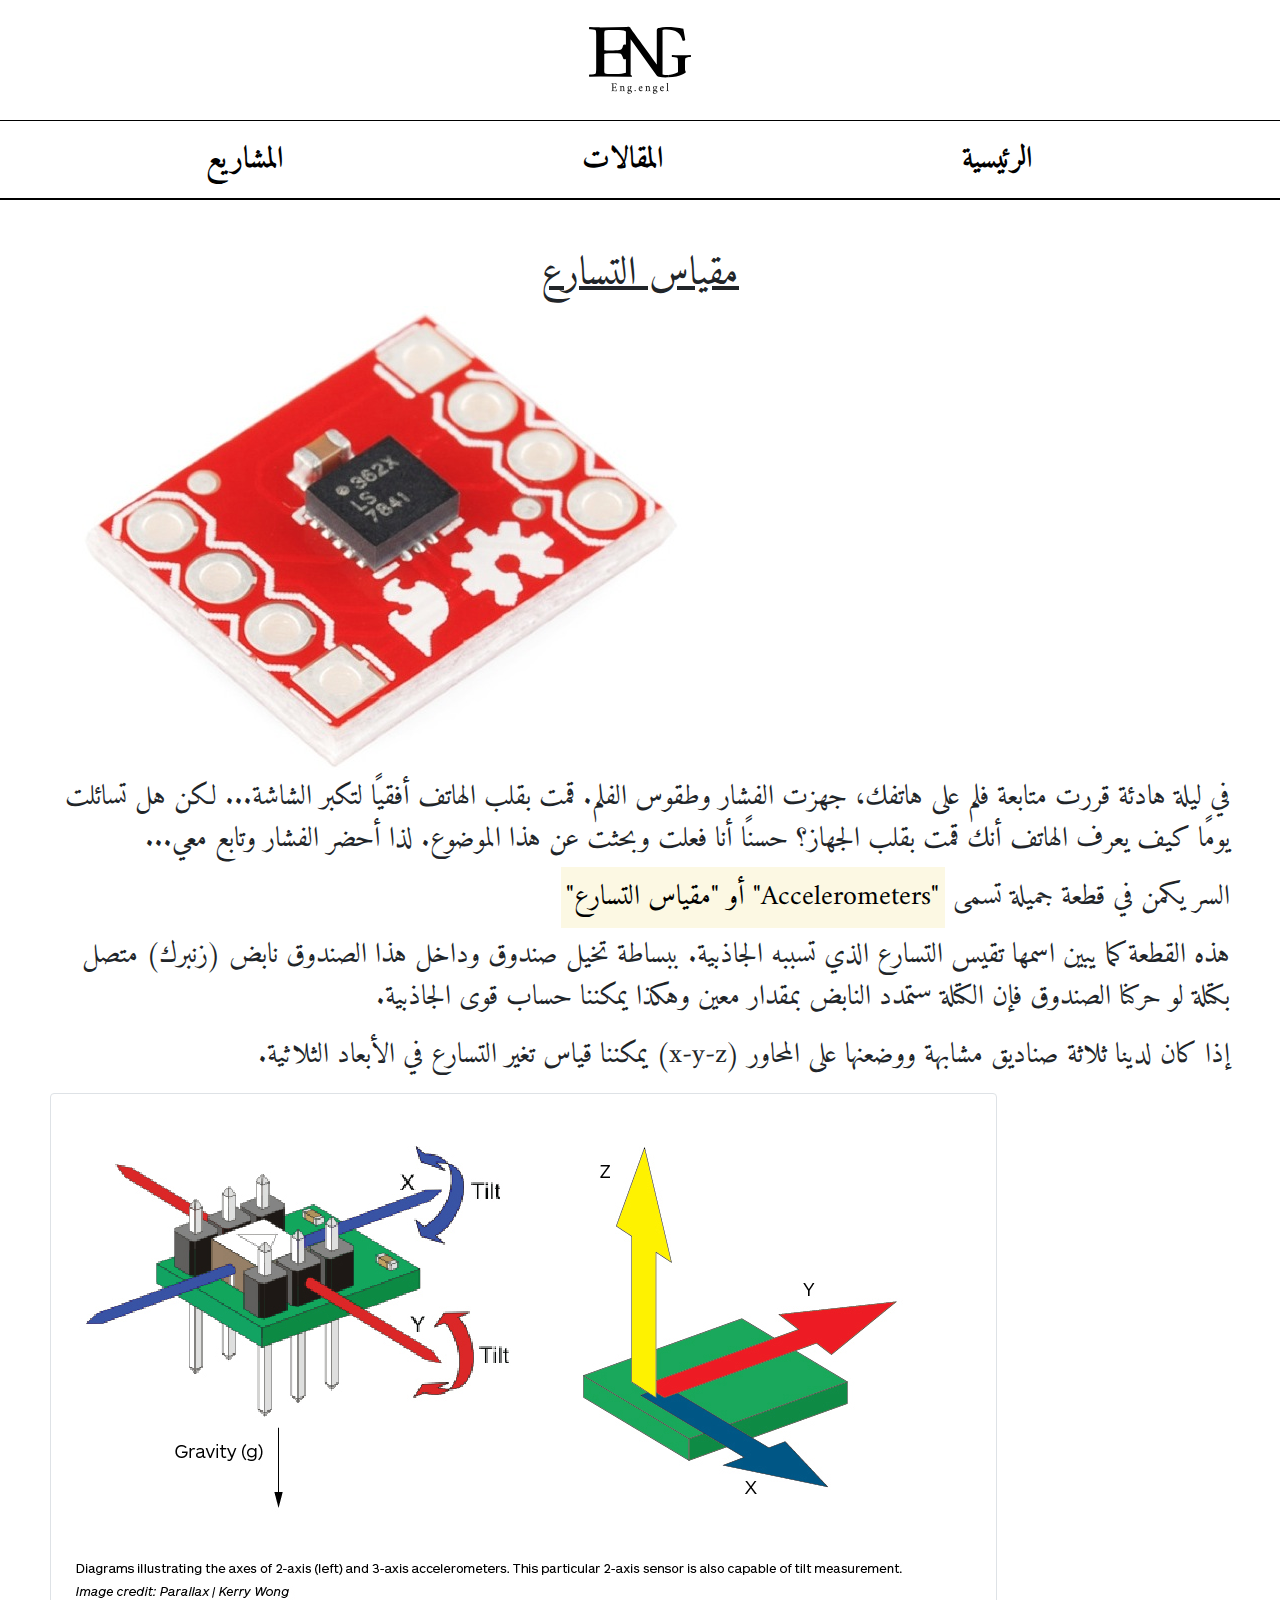
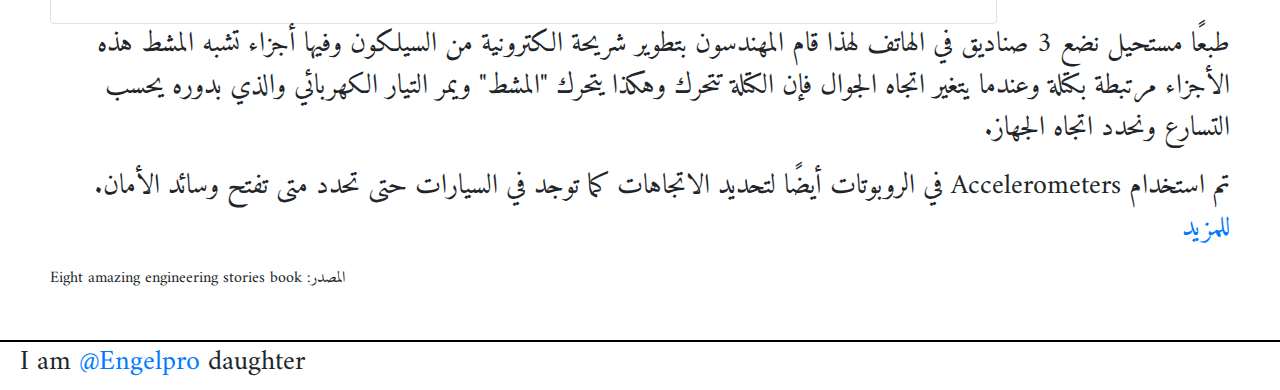
==== accelerometer.html @ 60c23e38 "Update accelerometer.html" ====
<!DOCTYPE html>
<html dir="rtl">
    <head>
        <title>Accelerometer </title>
        <meta charset="UTF-8"/>
        <meta name="viewport" content="width=device-width, initial-scale=1.0,shrink-to-fit=no"/>
        <meta http-equiv="X-UA-Compatible" content="ie=edge">
        <meta keywords = "Engineer, learn , articals, technology">
        <!--Stylesheet-->
        <link rel="stylesheet" href="css\post-style.css">
        <!--font-->
        <link href="https://fonts.googleapis.com/css2?family=Amiri&display=swap" rel="stylesheet">
        <!--bootstrap-->
        <link rel="stylesheet" href="https://stackpath.bootstrapcdn.com/bootstrap/4.5.2/css/bootstrap.min.css" integrity="sha384-JcKb8q3iqJ61gNV9KGb8thSsNjpSL0n8PARn9HuZOnIxN0hoP+VmmDGMN5t9UJ0Z" crossorigin="anonymous">
        <!-- JS, Popper.js, and jQuery -->
        <script src="https://code.jquery.com/jquery-3.5.1.slim.min.js" integrity="sha384-DfXdz2htPH0lsSSs5nCTpuj/zy4C+OGpamoFVy38MVBnE+IbbVYUew+OrCXaRkfj" crossorigin="anonymous"></script>
        <script src="https://cdn.jsdelivr.net/npm/popper.js@1.16.1/dist/umd/popper.min.js" integrity="sha384-9/reFTGAW83EW2RDu2S0VKaIzap3H66lZH81PoYlFhbGU+6BZp6G7niu735Sk7lN" crossorigin="anonymous"></script>
        <script src="https://stackpath.bootstrapcdn.com/bootstrap/4.5.2/js/bootstrap.min.js" integrity="sha384-B4gt1jrGC7Jh4AgTPSdUtOBvfO8shuf57BaghqFfPlYxofvL8/KUEfYiJOMMV+rV" crossorigin="anonymous"></script>

    </head>
    <body >
        <div id="header"><a  href="index.html"><img id="logo" src="assest\LOGO.svg" alt="logo"></a></div>
        <!--navbar-->
        <section id="nav-bar">
            <nav class="navbar navbar-expand-lg navbar-light bg-white">
                <button class="navbar-toggler" type="button" data-toggle="collapse" data-target="#navbarSupportedContent" aria-controls="navbarSupportedContent" aria-expanded="false" aria-label="Toggle navigation">
                <span class="navbar-toggler-icon"></span>
                </button>
            
                <div class="collapse navbar-collapse" id="navbarSupportedContent">
                <ul class="navbar-nav mr-auto">
                    <li class="nav-item active">
                    <a class="nav-link" href="index.html#main">الرئيسية <span class="sr-only">(current)</span></a>
                    </li>
                    <li class="nav-item">
                    <a class="nav-link" href="index.html#artical">المقالات</a>
                    </li>
                    <li class="nav-item">
                        <a class="nav-link" href="index.html#projects">المشاريع</a>
                    </li>

                </ul>

                </div>
            </nav>
        </section>
        <section id="post">
            <h1>مقياس التسارع</h1>
            <img src="assest\acc.png" class="img-fluid">
                     
            <p>في ليلة هادئة قررت متابعة فلم على هاتفك، جهزت الفشار وطقوس الفلم. 
                قمت بقلب الهاتف أفقيًا لتكبر الشاشة... لكن هل تسائلت يومًا كيف يعرف الهاتف أنك قمت بقلب الجهاز؟
                حسنًا أنا فعلت وبحثت عن هذا الموضوع. لذا أحضر الفشار وتابع معي...
            </p>
            
            <p>السر يكمن في قطعة جميلة  تسمى <mark>"Accelerometers" أو "مقياس التسارع"
            </mark></p>
           
            <p>هذه القطعة كما يبين اسمها تقيس التسارع الذي تسببه الجاذبية. ببساطة تخيل صندوق وداخل هذا الصندوق نابض (زنبرك) متصل بكتلة لو حركنا الصندوق فإن الكتلة ستمدد النابض بمقدار معين وهكذا يمكننا حساب قوى الجاذبية.</p>
            <p>إذا كان لدينا ثلاثة صناديق مشابهة ووضعنها على المحاور (x-y-z) يمكننا قياس تغير التسارع في الأبعاد الثلاثية.
            </p>
             <img src="assest\acc2.jpg" class="img-thumbnail "> 
           <p> طبعًا مستحيل نضع 3 صناديق في الهاتف لهذا قام المهندسون بتطوير شريحة الكترونية من السيلكون وفيها أجزاء تشبه المشط هذه الأجزاء مرتبطة بكتلة وعندما يتغير اتجاه الجوال فإن الكتلة تتحرك وهكذا يتحرك "المشط" ويمر التيار الكهربائي والذي بدوره يحسب التسارع ونحدد اتجاه الجهاز.</p>
            <p>تم استخدام Accelerometers في الروبوتات أيضًا لتحديد الاتجاهات كما توجد في السيارات حتى تحدد متى تفتح وسائد الأمان.  <a href="https://t.co/oCuC3CBdwh?amp=1" target="-blank">للمزيد</a></p>
            
            المصدر:
            Eight amazing engineering stories book 
           

        </section>

        <section id="footer">
         <p> I am <a href="https://twitter.com/Engelpro001" target="-blank"> @Engelpro</a> daughter</p>
        </section>
    </body>
</html>
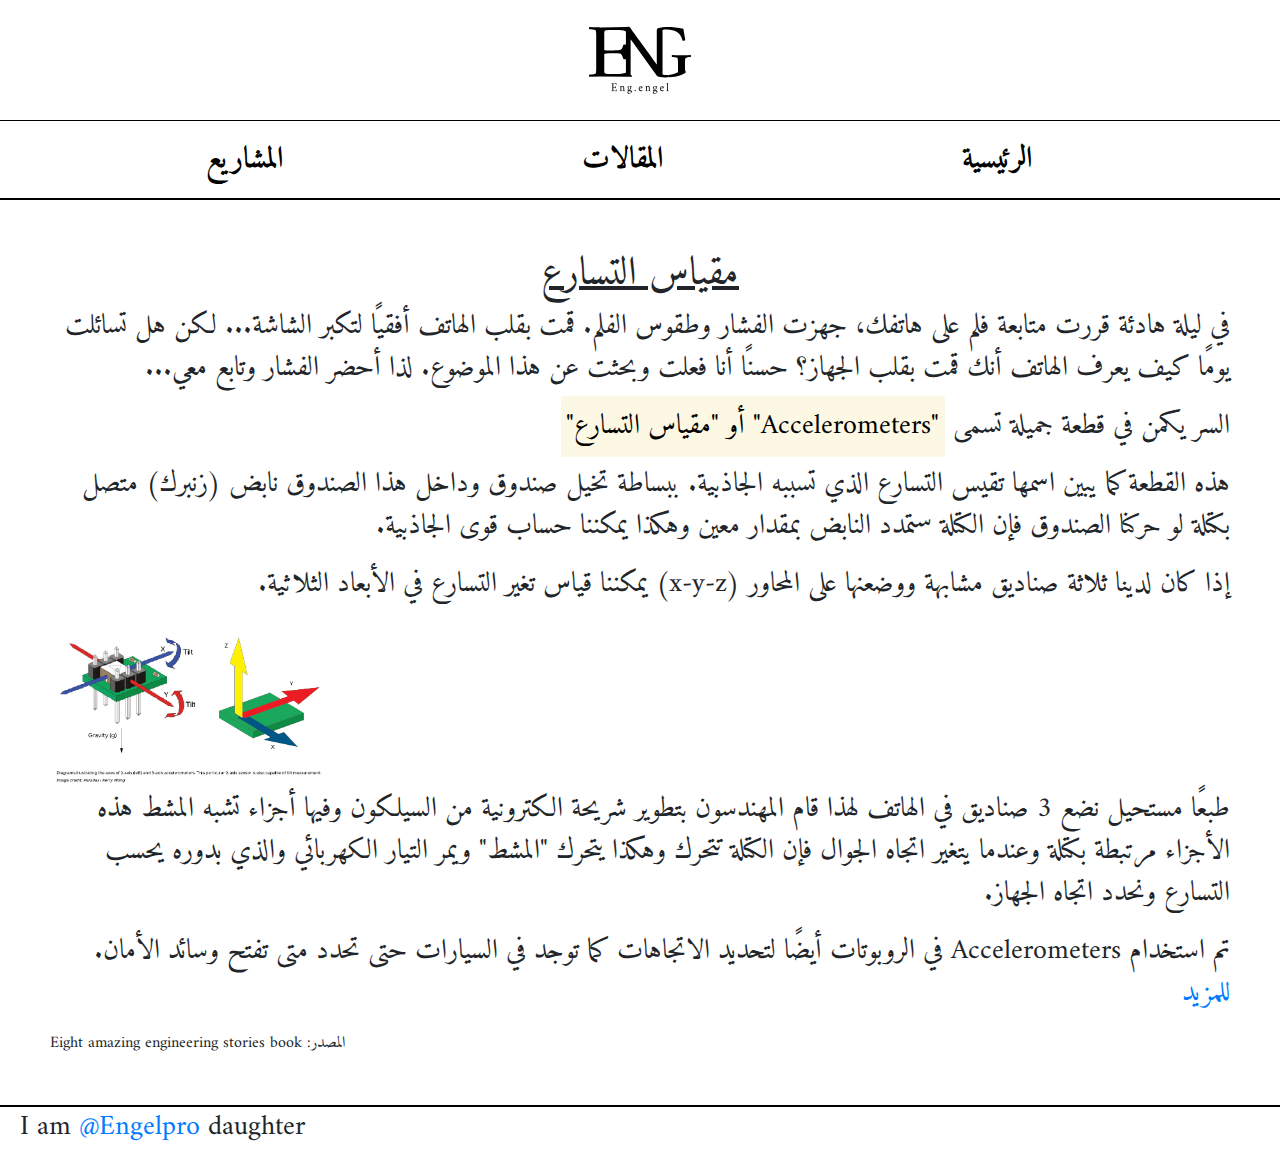
==== commit 8a98b641: "Update accelerometer.html" ====
--- a/accelerometer.html
+++ b/accelerometer.html
@@ -46,7 +46,7 @@
         </section>
         <section id="post">
             <h1>مقياس التسارع</h1>
-            <img src="assest\acc.png" class="img-fluid">
+            
                      
             <p>في ليلة هادئة قررت متابعة فلم على هاتفك، جهزت الفشار وطقوس الفلم. 
                 قمت بقلب الهاتف أفقيًا لتكبر الشاشة... لكن هل تسائلت يومًا كيف يعرف الهاتف أنك قمت بقلب الجهاز؟
@@ -59,7 +59,7 @@
             <p>هذه القطعة كما يبين اسمها تقيس التسارع الذي تسببه الجاذبية. ببساطة تخيل صندوق وداخل هذا الصندوق نابض (زنبرك) متصل بكتلة لو حركنا الصندوق فإن الكتلة ستمدد النابض بمقدار معين وهكذا يمكننا حساب قوى الجاذبية.</p>
             <p>إذا كان لدينا ثلاثة صناديق مشابهة ووضعنها على المحاور (x-y-z) يمكننا قياس تغير التسارع في الأبعاد الثلاثية.
             </p>
-             <img src="assest\acc2.jpg" class="img-thumbnail "> 
+             <img src="assest\acc2.jpg" class="img-fluid " hight="300px" width = "300px"> 
            <p> طبعًا مستحيل نضع 3 صناديق في الهاتف لهذا قام المهندسون بتطوير شريحة الكترونية من السيلكون وفيها أجزاء تشبه المشط هذه الأجزاء مرتبطة بكتلة وعندما يتغير اتجاه الجوال فإن الكتلة تتحرك وهكذا يتحرك "المشط" ويمر التيار الكهربائي والذي بدوره يحسب التسارع ونحدد اتجاه الجهاز.</p>
             <p>تم استخدام Accelerometers في الروبوتات أيضًا لتحديد الاتجاهات كما توجد في السيارات حتى تحدد متى تفتح وسائد الأمان.  <a href="https://t.co/oCuC3CBdwh?amp=1" target="-blank">للمزيد</a></p>
             
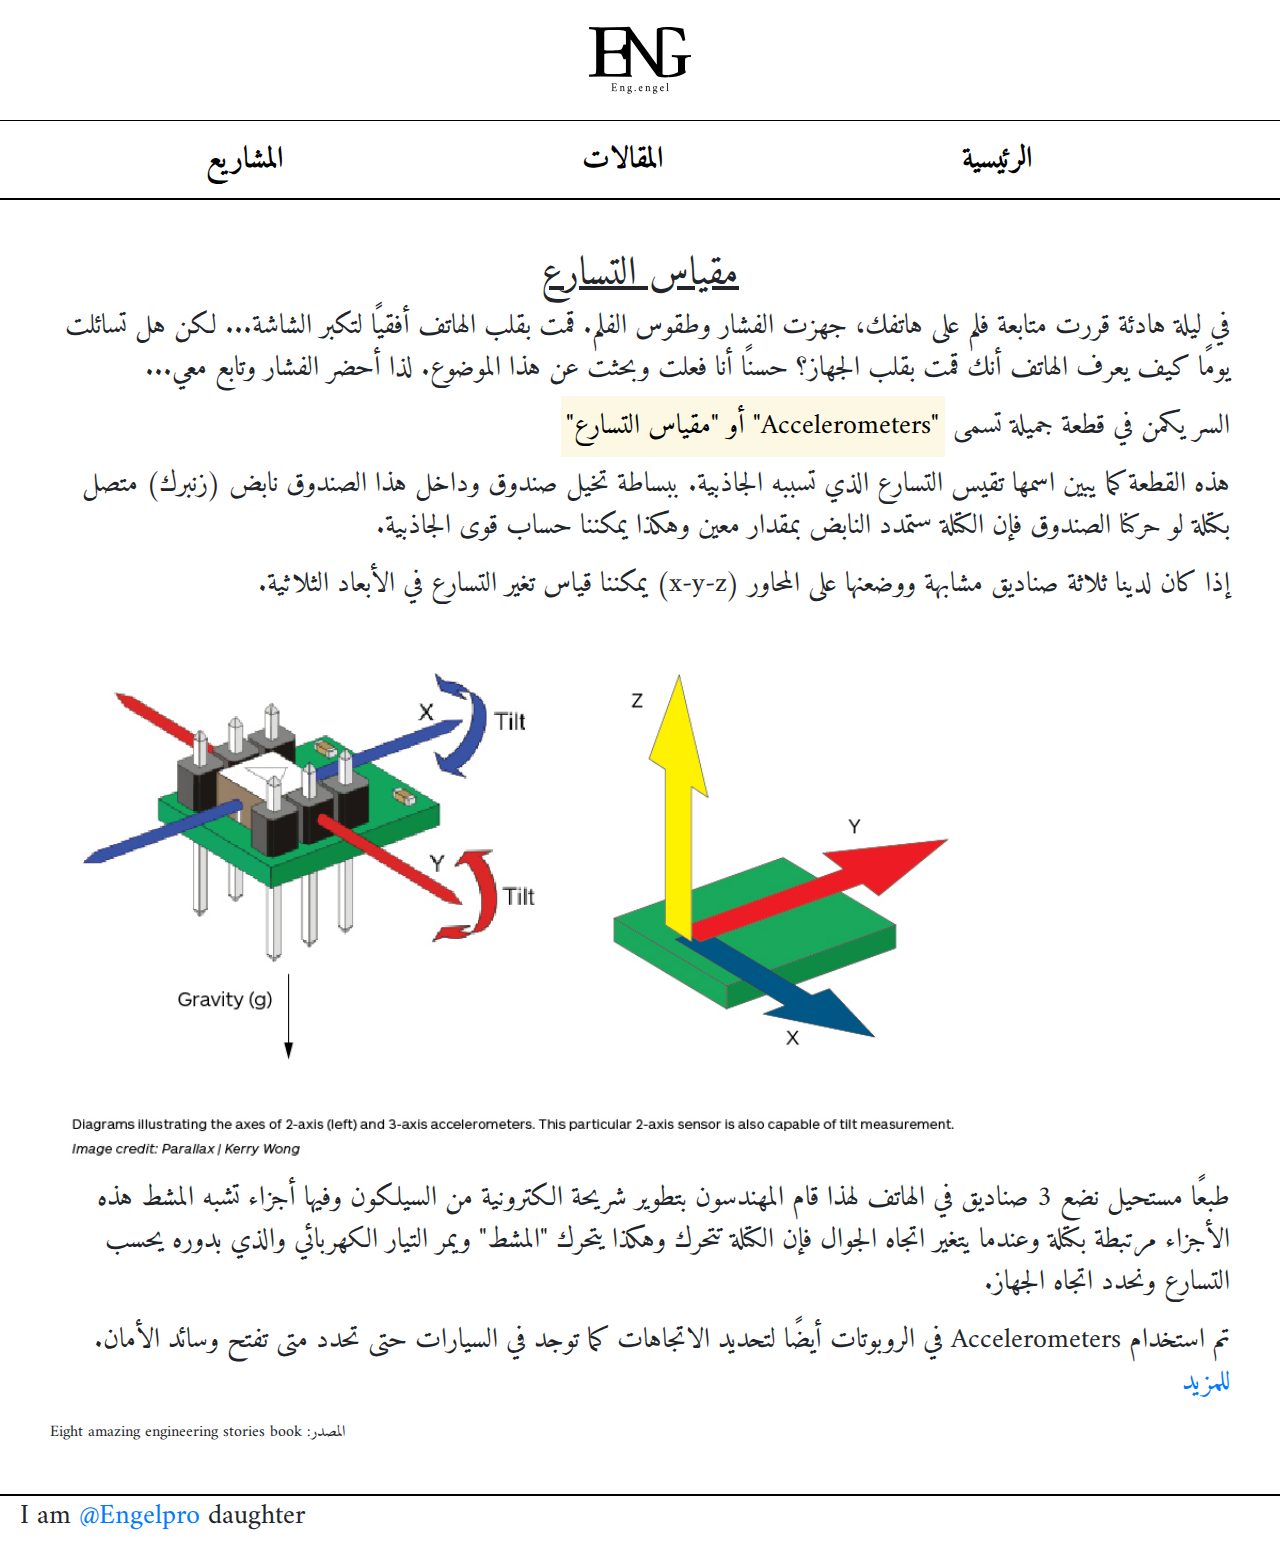
==== commit 4f5263ab: "Update accelerometer.html" ====
--- a/accelerometer.html
+++ b/accelerometer.html
@@ -59,7 +59,7 @@
             <p>هذه القطعة كما يبين اسمها تقيس التسارع الذي تسببه الجاذبية. ببساطة تخيل صندوق وداخل هذا الصندوق نابض (زنبرك) متصل بكتلة لو حركنا الصندوق فإن الكتلة ستمدد النابض بمقدار معين وهكذا يمكننا حساب قوى الجاذبية.</p>
             <p>إذا كان لدينا ثلاثة صناديق مشابهة ووضعنها على المحاور (x-y-z) يمكننا قياس تغير التسارع في الأبعاد الثلاثية.
             </p>
-             <img src="assest\acc2.jpg" class="img-fluid " hight="300px" width = "300px"> 
+             <img src="assest\acc2.jpg" class="img-fluid " hight="1000px" width = "1000px" >
            <p> طبعًا مستحيل نضع 3 صناديق في الهاتف لهذا قام المهندسون بتطوير شريحة الكترونية من السيلكون وفيها أجزاء تشبه المشط هذه الأجزاء مرتبطة بكتلة وعندما يتغير اتجاه الجوال فإن الكتلة تتحرك وهكذا يتحرك "المشط" ويمر التيار الكهربائي والذي بدوره يحسب التسارع ونحدد اتجاه الجهاز.</p>
             <p>تم استخدام Accelerometers في الروبوتات أيضًا لتحديد الاتجاهات كما توجد في السيارات حتى تحدد متى تفتح وسائد الأمان.  <a href="https://t.co/oCuC3CBdwh?amp=1" target="-blank">للمزيد</a></p>
             
